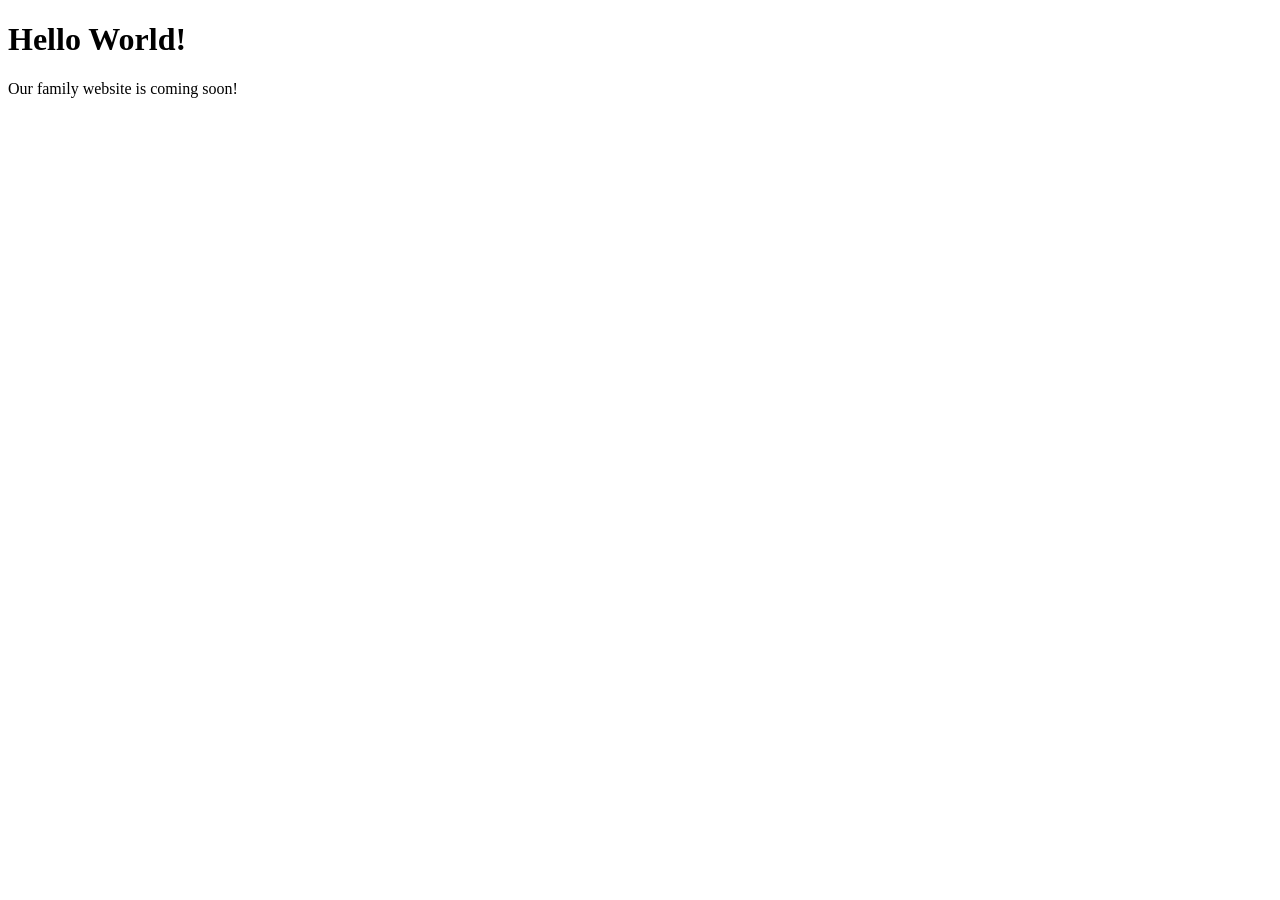
==== index.html @ 2893d887 "Create index.html" ====
<!DOCTYPE html>
<html lang="en">
<head>
    <meta charset="UTF-8">
    <meta name="viewport" content="width=device-width, initial-scale=1.0">
    <title>Our Family Site</title>
</head>
<body>
    <h1>Hello World!</h1>
    <p>Our family website is coming soon!</p>
</body>
</html>
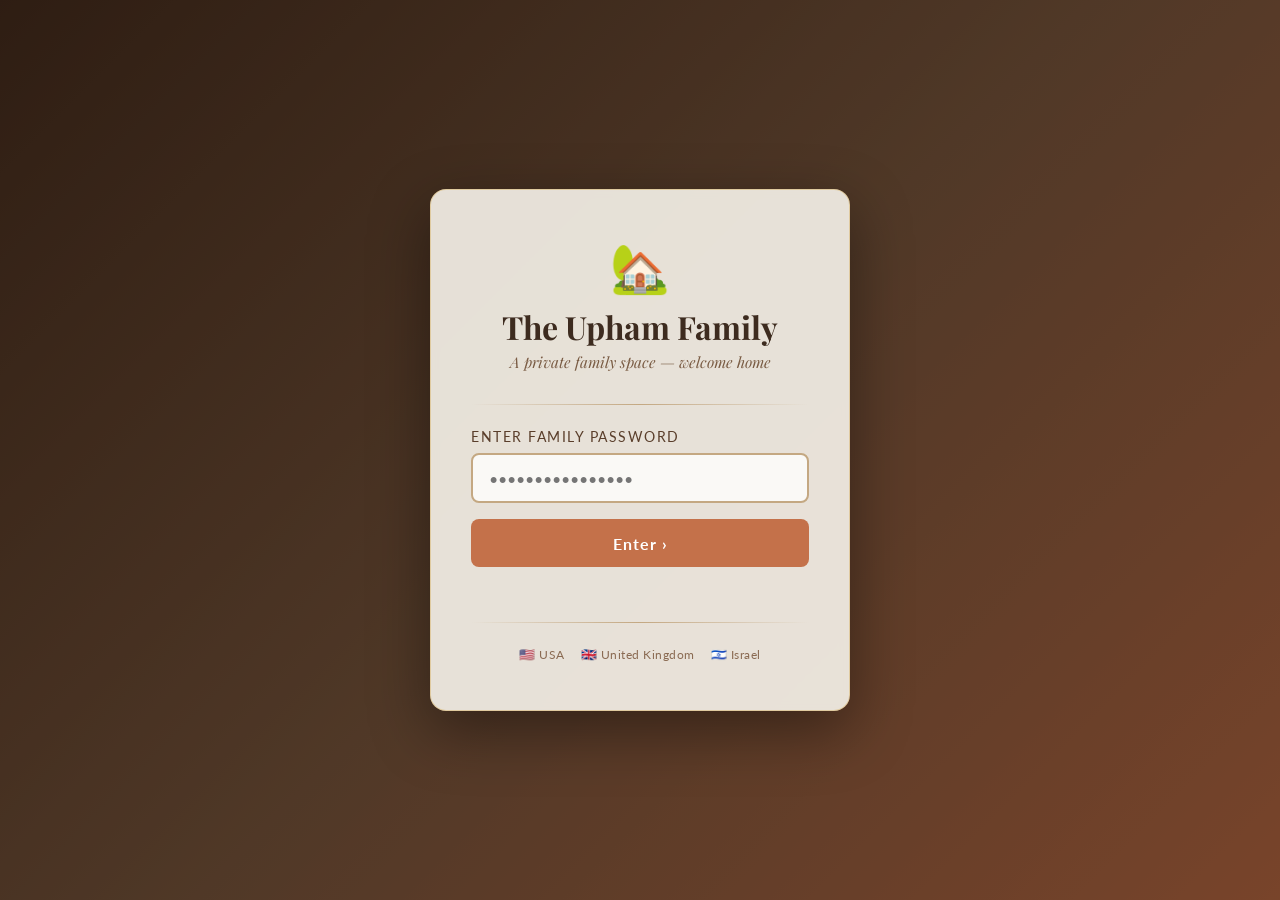
==== commit e5c5f0ac: "Add files via upload" ====
--- a/index.html
+++ b/index.html
@@ -1,12 +1,269 @@
 <!DOCTYPE html>
 <html lang="en">
 <head>
-    <meta charset="UTF-8">
-    <meta name="viewport" content="width=device-width, initial-scale=1.0">
-    <title>Our Family Site</title>
+  <meta charset="UTF-8">
+  <meta name="viewport" content="width=device-width, initial-scale=1.0">
+  <title>The Upham Family</title>
+  <link rel="preconnect" href="https://fonts.googleapis.com">
+  <link href="https://fonts.googleapis.com/css2?family=Playfair+Display:ital,wght@0,400;0,700;1,400&family=Lato:wght@300;400;700&display=swap" rel="stylesheet">
+  <style>
+    * { margin: 0; padding: 0; box-sizing: border-box; }
+
+    body {
+      font-family: 'Lato', sans-serif;
+      height: 100vh;
+      display: flex;
+      align-items: center;
+      justify-content: center;
+      overflow: hidden;
+    }
+
+    /* Background image - blurred by default */
+    .bg {
+      position: fixed;
+      inset: 0;
+      background: url('images/family-photo.jpg') center/cover no-repeat;
+      filter: blur(12px) brightness(0.6);
+      transform: scale(1.1); /* prevents blur edge artifacts */
+      transition: filter 1.5s ease;
+      z-index: 0;
+    }
+
+    /* Fallback warm gradient if no image */
+    .bg-fallback {
+      position: fixed;
+      inset: 0;
+      background: linear-gradient(135deg, #3d2b1f 0%, #7a5c44 50%, #c4714a 100%);
+      z-index: -1;
+    }
+
+    .bg.unlocked {
+      filter: blur(0px) brightness(0.75);
+    }
+
+    /* Overlay */
+    .overlay {
+      position: fixed;
+      inset: 0;
+      background: rgba(30, 15, 5, 0.45);
+      z-index: 1;
+    }
+
+    /* Login Box */
+    .login-box {
+      position: relative;
+      z-index: 2;
+      background: rgba(245, 240, 232, 0.92);
+      backdrop-filter: blur(4px);
+      border-radius: 16px;
+      padding: 3rem 2.5rem;
+      width: 90%;
+      max-width: 420px;
+      text-align: center;
+      box-shadow: 0 20px 60px rgba(0,0,0,0.4);
+      border: 1px solid rgba(212, 168, 75, 0.4);
+      animation: fadeInUp 0.8s ease forwards;
+    }
+
+    @keyframes fadeInUp {
+      from { opacity: 0; transform: translateY(30px); }
+      to   { opacity: 1; transform: translateY(0); }
+    }
+
+    .crest {
+      font-size: 3rem;
+      margin-bottom: 0.5rem;
+    }
+
+    .login-box h1 {
+      font-family: 'Playfair Display', serif;
+      color: #3d2b1f;
+      font-size: 2rem;
+      margin-bottom: 0.25rem;
+    }
+
+    .login-box .subtitle {
+      font-family: 'Playfair Display', serif;
+      font-style: italic;
+      color: #7a5c44;
+      font-size: 0.95rem;
+      margin-bottom: 2rem;
+    }
+
+    .divider-line {
+      height: 1px;
+      background: linear-gradient(to right, transparent, #c4a882, transparent);
+      margin: 1.5rem 0;
+    }
+
+    .login-box label {
+      display: block;
+      color: #5a3e2b;
+      font-size: 0.85rem;
+      letter-spacing: 1.5px;
+      text-transform: uppercase;
+      margin-bottom: 0.5rem;
+      text-align: left;
+    }
+
+    .login-box input {
+      width: 100%;
+      padding: 0.85rem 1rem;
+      border: 2px solid #c4a882;
+      border-radius: 8px;
+      font-family: 'Lato', sans-serif;
+      font-size: 1rem;
+      background: rgba(255,255,255,0.8);
+      color: #3d2b1f;
+      transition: border-color 0.3s ease, box-shadow 0.3s ease;
+      outline: none;
+      margin-bottom: 1rem;
+    }
+
+    .login-box input:focus {
+      border-color: #d4a84b;
+      box-shadow: 0 0 0 3px rgba(212, 168, 75, 0.2);
+    }
+
+    .login-box input.error {
+      border-color: #c4714a;
+      box-shadow: 0 0 0 3px rgba(196, 113, 74, 0.2);
+      animation: shake 0.4s ease;
+    }
+
+    @keyframes shake {
+      0%, 100% { transform: translateX(0); }
+      25% { transform: translateX(-8px); }
+      75% { transform: translateX(8px); }
+    }
+
+    .btn-enter {
+      width: 100%;
+      padding: 0.9rem;
+      background: #c4714a;
+      color: white;
+      border: none;
+      border-radius: 8px;
+      font-family: 'Lato', sans-serif;
+      font-size: 1rem;
+      font-weight: 700;
+      letter-spacing: 1px;
+      cursor: pointer;
+      transition: all 0.3s ease;
+    }
+
+    .btn-enter:hover {
+      background: #e8956d;
+      transform: translateY(-2px);
+      box-shadow: 0 6px 20px rgba(196, 113, 74, 0.4);
+    }
+
+    .error-msg {
+      color: #c4714a;
+      font-size: 0.85rem;
+      margin-top: 0.75rem;
+      min-height: 1.2rem;
+      transition: opacity 0.3s ease;
+    }
+
+    .welcome-msg {
+      display: none;
+      color: #7a5c44;
+      font-family: 'Playfair Display', serif;
+      font-style: italic;
+      font-size: 1.1rem;
+      margin-top: 1rem;
+      animation: fadeIn 1s ease;
+    }
+
+    @keyframes fadeIn {
+      from { opacity: 0; }
+      to   { opacity: 1; }
+    }
+
+    .locations {
+      display: flex;
+      justify-content: center;
+      gap: 1rem;
+      margin-top: 1.5rem;
+      flex-wrap: wrap;
+    }
+
+    .location-tag {
+      font-size: 0.78rem;
+      color: #8a6a52;
+      display: flex;
+      align-items: center;
+      gap: 0.3rem;
+      letter-spacing: 0.5px;
+    }
+  </style>
 </head>
 <body>
-    <h1>Hello World!</h1>
-    <p>Our family website is coming soon!</p>
+
+  <div class="bg-fallback"></div>
+  <div class="bg" id="bg"></div>
+  <div class="overlay"></div>
+
+  <div class="login-box">
+    <div class="crest">🏡</div>
+    <h1>The Upham Family</h1>
+    <p class="subtitle">A private family space — welcome home</p>
+
+    <div class="divider-line"></div>
+
+    <label for="password">Enter Family Password</label>
+    <input 
+      type="password" 
+      id="password" 
+      placeholder="••••••••••••••••" 
+      onkeydown="if(event.key==='Enter') checkPassword()"
+    />
+    <button class="btn-enter" onclick="checkPassword()">Enter ›</button>
+    <p class="error-msg" id="error-msg"></p>
+    <p class="welcome-msg" id="welcome-msg">Welcome home, Uphams! Taking you inside...</p>
+
+    <div class="divider-line"></div>
+
+    <div class="locations">
+      <span class="location-tag">🇺🇸 USA</span>
+      <span class="location-tag">🇬🇧 United Kingdom</span>
+      <span class="location-tag">🇮🇱 Israel</span>
+    </div>
+  </div>
+
+  <script>
+    function checkPassword() {
+      const input = document.getElementById('password');
+      const errorMsg = document.getElementById('error-msg');
+      const welcomeMsg = document.getElementById('welcome-msg');
+      const bg = document.getElementById('bg');
+
+      if (input.value === 'Uphams_Online_007') {
+        // Unblur background
+        bg.classList.add('unlocked');
+
+        // Show welcome message
+        welcomeMsg.style.display = 'block';
+        errorMsg.textContent = '';
+        input.style.display = 'none';
+        document.querySelector('.btn-enter').style.display = 'none';
+        document.querySelector('label').style.display = 'none';
+
+        // Redirect after a moment
+        setTimeout(() => {
+          window.location.href = 'home.html';
+        }, 2000);
+
+      } else {
+        // Show error and shake
+        errorMsg.textContent = 'Incorrect password. Please try again.';
+        input.classList.add('error');
+        input.value = '';
+        setTimeout(() => input.classList.remove('error'), 500);
+      }
+    }
+  </script>
+
 </body>
 </html>
